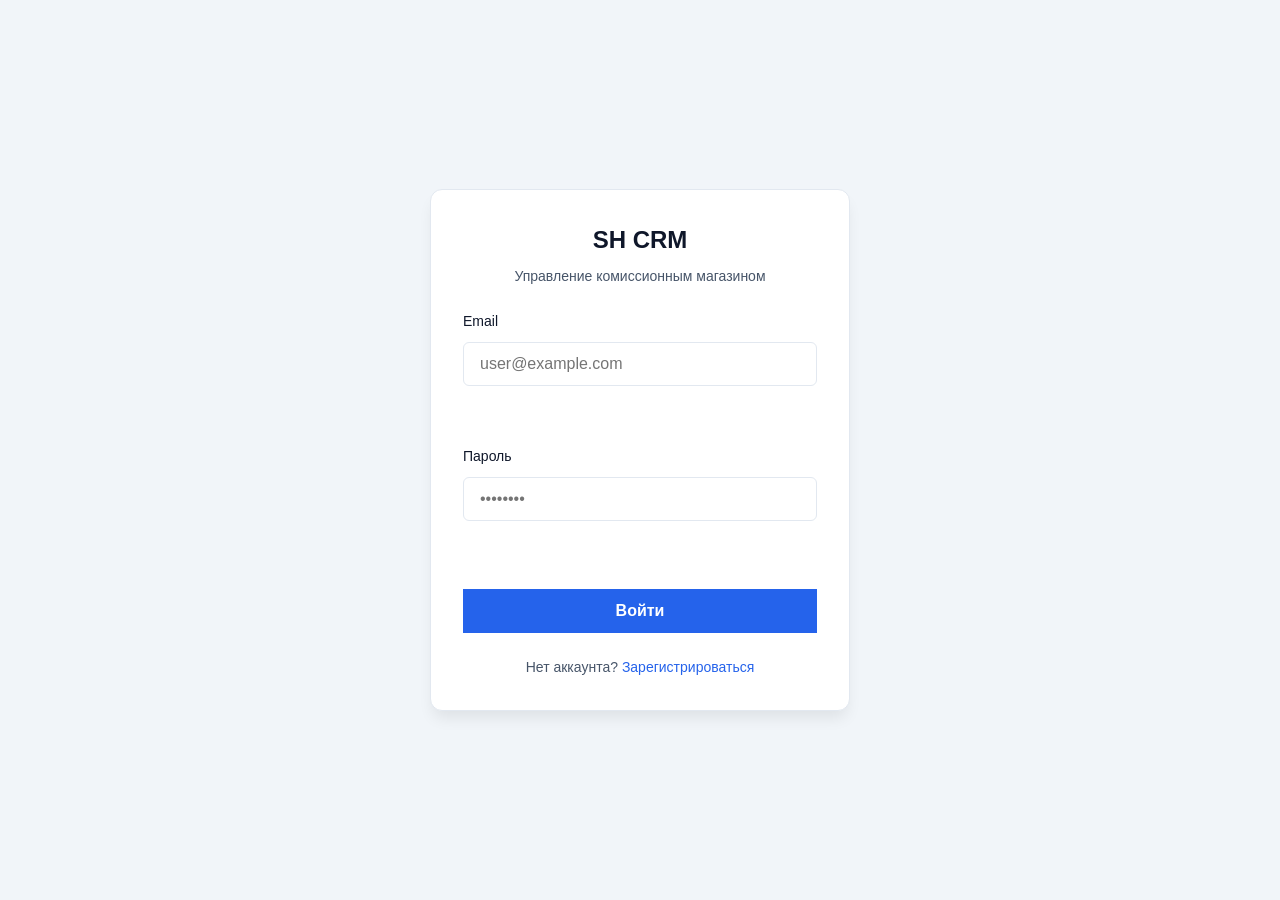
==== pages/cashier.html @ a0f9dedd "Update cashier.html" ====
<!DOCTYPE html>
<html lang="ru">
<head>
    <meta charset="UTF-8">
    <meta name="viewport" content="width=device-width, initial-scale=1.0, maximum-scale=1.0, user-scalable=no">
    <title>Касса | SH CRM</title>
    
    <!-- Базовый путь для GitHub Pages (раскомментировать при деплое) -->
    <base href="/second-hand-crm/"> 
    
    <!-- Основные стили -->
    <link rel="stylesheet" href="../css/styles.css">
    <link rel="stylesheet" href="../css/layouts/cashier.css">
    <link rel="stylesheet" href="../css/pages/cashier.css">
    
    <style>
        /* Стили только для этой страницы (переопределения при необходимости) */
        .cashier-page {
            display: flex;
            flex-direction: column;
            height: 100%;
            min-height: 0;
            background: var(--color-bg);
        }
        
        /* Состояние загрузки */
        .skeleton-grid {
            display: grid;
            grid-template-columns: repeat(auto-fill, minmax(140px, 1fr));
            gap: var(--spacing-3);
            padding: var(--spacing-4);
        }
        
        .skeleton-card {
            aspect-ratio: 1;
            background: var(--color-gray-200);
            border-radius: var(--radius-lg);
            animation: skeleton-pulse 1.5s ease-in-out infinite;
        }
        
        @keyframes skeleton-pulse {
            0%, 100% { opacity: 1; }
            50% { opacity: 0.5; }
        }
        
        /* Ошибка загрузки */
        .load-error {
            display: flex;
            flex-direction: column;
            align-items: center;
            justify-content: center;
            height: 100%;
            min-height: 400px;
            text-align: center;
            padding: var(--spacing-6);
        }
        
        .load-error-icon {
            font-size: 64px;
            margin-bottom: var(--spacing-4);
            opacity: 0.5;
        }
        
        .load-error h3 {
            font-size: var(--font-size-xl);
            margin-bottom: var(--spacing-2);
        }
        
        .load-error p {
            color: var(--color-text-muted);
            margin-bottom: var(--spacing-6);
        }
        
        /* Мобильная адаптация */
        @media (max-width: 768px) {
            .skeleton-grid {
                grid-template-columns: repeat(2, 1fr);
                gap: var(--spacing-2);
                padding: var(--spacing-2);
            }
        }
    </style>
</head>
<body>
    <div class="app">
        <!-- Шапка приложения -->
        <header class="app-header">
            <h1>💰 SH CRM</h1>
            <nav class="app-nav" aria-label="Основная навигация">
                <a href="inventory.html">Склад</a>
                <a href="cashier.html" class="active" aria-current="page">Касса</a>
                <a href="reports.html">Отчеты</a>
            </nav>
            <div class="header-actions">
                <span class="user-email" id="userEmail"></span>
                <button class="btn-ghost btn-sm" id="logoutBtn" aria-label="Выйти из системы">
                    🚪 Выход
                </button>
            </div>
        </header>
        
        <!-- Основной контент -->
        <main class="app-main">
            <div class="cashier-page">
                <div id="cashierContent">
                    <!-- Скелетон-лоадер -->
                    <div class="skeleton-grid" id="skeletonLoader">
                        <div class="skeleton-card"></div>
                        <div class="skeleton-card"></div>
                        <div class="skeleton-card"></div>
                        <div class="skeleton-card"></div>
                        <div class="skeleton-card"></div>
                        <div class="skeleton-card"></div>
                    </div>
                    
                    <!-- Сообщение об ошибке (скрыто по умолчанию) -->
                    <div class="load-error" id="errorMessage" style="display: none;">
                        <div class="load-error-icon">⚠️</div>
                        <h3>Ошибка загрузки</h3>
                        <p id="errorText">Не удалось загрузить страницу</p>
                        <button class="btn-primary" id="reloadBtn">Обновить</button>
                    </div>
                </div>
            </div>
        </main>
    </div>
    
    <!-- Контейнер для модальных окон -->
    <div id="modalContainer"></div>
    
    <!-- Контейнер для уведомлений -->
    <div id="notificationContainer"></div>
    
    <!-- Основной скрипт страницы -->
    <script type="module" src="../js/cashier.js"></script>
    
    <!-- Fallback на случай ошибки загрузки модуля -->
    <script>
        (function() {
            const skeletonLoader = document.getElementById('skeletonLoader');
            const errorBlock = document.getElementById('errorMessage');
            const errorText = document.getElementById('errorText');
            const reloadBtn = document.getElementById('reloadBtn');
            
            // Таймаут для проверки загрузки (8 секунд)
            const timeoutId = setTimeout(function() {
                // Проверяем, загрузился ли основной модуль
                if (skeletonLoader && skeletonLoader.style.display !== 'none') {
                    console.warn('[Cashier] Module load timeout');
                    if (skeletonLoader) skeletonLoader.style.display = 'none';
                    if (errorBlock) {
                        errorText.textContent = 'Превышено время ожидания. Проверьте подключение к интернету.';
                        errorBlock.style.display = 'flex';
                    }
                }
            }, 8000);
            
            // Обработчик кнопки обновления
            if (reloadBtn) {
                reloadBtn.addEventListener('click', function() {
                    location.reload();
                });
            }
            
            // Слушаем событие ошибки загрузки модуля
            window.addEventListener('error', function(e) {
                if (e.target && e.target.tagName === 'SCRIPT' && e.target.src && e.target.src.includes('cashier.js')) {
                    console.error('[Cashier] Script load error:', e);
                    clearTimeout(timeoutId);
                    if (skeletonLoader) skeletonLoader.style.display = 'none';
                    if (errorBlock) {
                        errorText.textContent = 'Не удалось загрузить модуль страницы. Проверьте подключение.';
                        errorBlock.style.display = 'flex';
                    }
                }
            });
        })();
    </script>
</body>
</html>
---- css/styles.css ----
/* ======================================== */
/* FILE: ./css/styles.css                   */
/* ======================================== */

/**
 * SH CRM - Main Stylesheet
 * 
 * Единый файл стилей для всего приложения.
 * Содержит все необходимые стили для работы MPA-приложения.
 * 
 * Архитектурные решения:
 * - Единый файл без @import для надежности.
 * - CSS-переменные для темизации.
 * - Строгий корпоративный стиль, минимум анимаций.
 * - Адаптивность для мобильных устройств.
 * - Поддержка темной темы (опционально).
 * 
 * @stylesheet main
 * @version 2.0.0
 * @changes
 * - Объединены все стили в один файл.
 * - Добавлены стили для уведомлений и модальных окон.
 * - Добавлены стили для таблиц и карточек.
 * - Оптимизирована адаптивность.
 * - Убраны неиспользуемые импорты.
 */

/* ======================================== */
/* 1. CSS ПЕРЕМЕННЫЕ                        */
/* ======================================== */

:root {
    /* Основные цвета */
    --color-primary: #2563eb;
    --color-primary-light: #3b82f6;
    --color-primary-dark: #1d4ed8;
    --color-primary-bg: #eff6ff;
    
    /* Нейтральные цвета */
    --color-white: #ffffff;
    --color-black: #0f172a;
    
    --color-gray-50: #f8fafc;
    --color-gray-100: #f1f5f9;
    --color-gray-200: #e2e8f0;
    --color-gray-300: #cbd5e1;
    --color-gray-400: #94a3b8;
    --color-gray-500: #64748b;
    --color-gray-600: #475569;
    --color-gray-700: #334155;
    --color-gray-800: #1e293b;
    --color-gray-900: #0f172a;
    
    /* Статусные цвета */
    --color-success: #16a34a;
    --color-success-light: #22c55e;
    --color-success-dark: #15803d;
    --color-success-bg: #f0fdf4;
    
    --color-danger: #dc2626;
    --color-danger-light: #ef4444;
    --color-danger-dark: #b91c1c;
    --color-danger-bg: #fef2f2;
    
    --color-warning: #ea580c;
    --color-warning-light: #f97316;
    --color-warning-dark: #c2410c;
    --color-warning-bg: #fff7ed;
    
    --color-info: #0284c7;
    --color-info-light: #0ea5e9;
    --color-info-dark: #0369a1;
    --color-info-bg: #f0f9ff;
    
    /* Фон и границы */
    --color-bg: #f1f5f9;
    --color-bg-secondary: #f8fafc;
    --color-border: #e2e8f0;
    --color-border-light: #f1f5f9;
    
    /* Текст */
    --color-text: #0f172a;
    --color-text-secondary: #475569;
    --color-text-muted: #64748b;
    --color-text-disabled: #94a3b8;
    
    /* Типографика */
    --font-family-base: 'Inter', -apple-system, BlinkMacSystemFont, 'Segoe UI', Roboto, sans-serif;
    --font-family-mono: 'SF Mono', 'Monaco', 'Inconsolata', 'Fira Mono', monospace;
    
    --font-size-xs: 0.75rem;
    --font-size-sm: 0.875rem;
    --font-size-base: 1rem;
    --font-size-lg: 1.125rem;
    --font-size-xl: 1.25rem;
    --font-size-2xl: 1.5rem;
    --font-size-3xl: 1.875rem;
    
    --font-weight-normal: 400;
    --font-weight-medium: 500;
    --font-weight-semibold: 600;
    --font-weight-bold: 700;
    
    --line-height-tight: 1.25;
    --line-height-normal: 1.5;
    --line-height-relaxed: 1.6;
    
    --letter-spacing-tight: -0.01em;
    --letter-spacing-normal: 0;
    --letter-spacing-wide: 0.02em;
    
    /* Отступы */
    --spacing-0: 0;
    --spacing-px: 1px;
    --spacing-0-5: 0.125rem;
    --spacing-1: 0.25rem;
    --spacing-1-5: 0.375rem;
    --spacing-2: 0.5rem;
    --spacing-2-5: 0.625rem;
    --spacing-3: 0.75rem;
    --spacing-4: 1rem;
    --spacing-5: 1.25rem;
    --spacing-6: 1.5rem;
    --spacing-8: 2rem;
    --spacing-10: 2.5rem;
    --spacing-12: 3rem;
    --spacing-16: 4rem;
    
    /* Радиусы */
    --radius-none: 0;
    --radius-sm: 0.25rem;
    --radius-md: 0.375rem;
    --radius-lg: 0.5rem;
    --radius-xl: 0.75rem;
    --radius-2xl: 1rem;
    --radius-full: 9999px;
    
    /* Тени */
    --shadow-xs: 0 1px 2px rgba(0, 0, 0, 0.03);
    --shadow-sm: 0 1px 3px rgba(0, 0, 0, 0.08);
    --shadow-md: 0 4px 6px -2px rgba(0, 0, 0, 0.08);
    --shadow-lg: 0 10px 15px -3px rgba(0, 0, 0, 0.08);
    --shadow-xl: 0 20px 25px -5px rgba(0, 0, 0, 0.08);
    
    /* Анимации */
    --transition-fast: 100ms;
    --transition-base: 150ms;
    --transition-slow: 200ms;
    
    /* Z-index */
    --z-0: 0;
    --z-10: 10;
    --z-20: 20;
    --z-30: 30;
    --z-40: 40;
    --z-50: 50;
    --z-modal: 500;
    --z-toast: 800;
    
    /* Размеры */
    --header-height: 56px;
    --input-height: 36px;
    --input-height-lg: 44px;
    --button-height: 36px;
    --button-height-lg: 44px;
    
    /* Прочее */
    --overlay-bg: rgba(15, 23, 42, 0.4);
    --border-width: 1px;
    --opacity-disabled: 0.5;
}

/* ======================================== */
/* 2. СБРОС СТИЛЕЙ                         */
/* ======================================== */

*,
*::before,
*::after {
    box-sizing: border-box;
}

html {
    line-height: 1.15;
    -webkit-text-size-adjust: 100%;
    height: 100%;
}

body {
    margin: 0;
    padding: 0;
    height: 100%;
    overflow: hidden;
    font-family: var(--font-family-base);
    font-size: var(--font-size-base);
    line-height: var(--line-height-normal);
    color: var(--color-text);
    background: var(--color-bg);
    -webkit-font-smoothing: antialiased;
    -moz-osx-font-smoothing: grayscale;
}

h1, h2, h3, h4, h5, h6 {
    margin: 0;
    font-size: inherit;
    font-weight: inherit;
}

p {
    margin: 0;
}

ul, ol {
    margin: 0;
    padding: 0;
    list-style: none;
}

a {
    color: inherit;
    text-decoration: none;
}

button {
    font-family: inherit;
    font-size: 100%;
    line-height: 1.15;
    margin: 0;
    padding: 0;
    background: none;
    border: none;
    cursor: pointer;
}

button:disabled {
    cursor: not-allowed;
    opacity: var(--opacity-disabled);
}

input,
select,
textarea {
    font-family: inherit;
    font-size: 100%;
    line-height: 1.15;
    margin: 0;
}

table {
    border-collapse: collapse;
    border-spacing: 0;
    width: 100%;
}

/* ======================================== */
/* 3. МАКЕТ ПРИЛОЖЕНИЯ                      */
/* ======================================== */

.app {
    display: flex;
    flex-direction: column;
    height: 100%;
    width: 100%;
    overflow: hidden;
    background: var(--color-bg);
}

/* Шапка */
.app-header {
    flex-shrink: 0;
    display: flex;
    align-items: center;
    justify-content: space-between;
    padding: 0 var(--spacing-6);
    height: var(--header-height);
    background: var(--color-white);
    border-bottom: var(--border-width) solid var(--color-border);
}

.app-header h1 {
    font-size: var(--font-size-base);
    font-weight: var(--font-weight-semibold);
    color: var(--color-text);
}

/* Навигация */
.app-nav {
    display: flex;
    align-items: center;
    gap: var(--spacing-1);
}

.app-nav a {
    display: flex;
    align-items: center;
    padding: var(--spacing-2) var(--spacing-4);
    font-size: var(--font-size-sm);
    font-weight: var(--font-weight-medium);
    color: var(--color-text-secondary);
    border-radius: var(--radius-md);
    transition: all var(--transition-fast);
}

.app-nav a:hover {
    background: var(--color-gray-100);
    color: var(--color-text);
}

.app-nav a.active {
    background: var(--color-gray-800);
    color: var(--color-white);
}

/* Действия в шапке */
.header-actions {
    display: flex;
    align-items: center;
    gap: var(--spacing-3);
}

.user-email {
    font-size: var(--font-size-sm);
    color: var(--color-text-secondary);
}

/* Основной контент */
.app-main {
    flex: 1;
    min-height: 0;
    overflow: auto;
    padding: var(--spacing-4);
}

/* ======================================== */
/* 4. КНОПКИ                                */
/* ======================================== */

.btn {
    display: inline-flex;
    align-items: center;
    justify-content: center;
    gap: var(--spacing-2);
    padding: 0 var(--spacing-4);
    height: var(--button-height);
    font-size: var(--font-size-sm);
    font-weight: var(--font-weight-medium);
    line-height: 1;
    text-align: center;
    white-space: nowrap;
    border: var(--border-width) solid transparent;
    border-radius: var(--radius-md);
    cursor: pointer;
    transition: all var(--transition-fast);
}

.btn:active {
    transform: scale(0.98);
}

.btn-primary {
    background: var(--color-primary);
    color: var(--color-white);
    border-color: var(--color-primary-dark);
}

.btn-primary:hover {
    background: var(--color-primary-dark);
}

.btn-secondary {
    background: var(--color-white);
    color: var(--color-text);
    border-color: var(--color-border);
}

.btn-secondary:hover {
    background: var(--color-gray-50);
    border-color: var(--color-gray-300);
}

.btn-danger {
    background: var(--color-danger);
    color: var(--color-white);
    border-color: var(--color-danger-dark);
}

.btn-danger:hover {
    background: var(--color-danger-dark);
}

.btn-ghost {
    background: transparent;
    color: var(--color-text-secondary);
    border-color: transparent;
}

.btn-ghost:hover {
    background: var(--color-gray-100);
    color: var(--color-text);
}

.btn-sm {
    height: 32px;
    padding: 0 var(--spacing-3);
    font-size: var(--font-size-xs);
}

.btn-lg {
    height: var(--button-height-lg);
    padding: 0 var(--spacing-6);
    font-size: var(--font-size-base);
}

.btn-icon {
    width: var(--button-height);
    padding: 0;
    background: transparent;
    color: var(--color-text-muted);
}

.btn-icon:hover {
    background: var(--color-gray-100);
    color: var(--color-text);
}

.btn-block {
    display: flex;
    width: 100%;
}

/* ======================================== */
/* 5. ФОРМЫ                                 */
/* ======================================== */

.form-group {
    margin-bottom: var(--spacing-4);
}

.form-row {
    display: grid;
    grid-template-columns: 1fr 1fr;
    gap: var(--spacing-4);
}

label {
    display: block;
    margin-bottom: var(--spacing-1-5);
    font-size: var(--font-size-sm);
    font-weight: var(--font-weight-medium);
    color: var(--color-text);
}

.form-control {
    display: block;
    width: 100%;
    height: var(--input-height);
    padding: 0 var(--spacing-3);
    font-size: var(--font-size-sm);
    color: var(--color-text);
    background: var(--color-white);
    border: var(--border-width) solid var(--color-border);
    border-radius: var(--radius-md);
    transition: border-color var(--transition-fast);
}

.form-control:focus {
    outline: none;
    border-color: var(--color-primary);
    box-shadow: 0 0 0 2px rgba(37, 99, 235, 0.1);
}

.form-control.error {
    border-color: var(--color-danger);
}

.form-control:disabled {
    background: var(--color-gray-50);
    color: var(--color-text-disabled);
    cursor: not-allowed;
}

select.form-control {
    appearance: none;
    background-image: url("data:image/svg+xml,%3Csvg xmlns='http://www.w3.org/2000/svg' width='16' height='16' viewBox='0 0 24 24' fill='none' stroke='%2364748b' stroke-width='2'%3E%3Cpolyline points='6 9 12 15 18 9'%3E%3C/polyline%3E%3C/svg%3E");
    background-repeat: no-repeat;
    background-position: right var(--spacing-3) center;
    background-size: 16px;
    padding-right: var(--spacing-8);
    cursor: pointer;
}

textarea.form-control {
    height: auto;
    min-height: 80px;
    padding: var(--spacing-3);
    line-height: var(--line-height-normal);
    resize: vertical;
}

.error-message {
    margin-top: var(--spacing-1);
    font-size: var(--font-size-xs);
    color: var(--color-danger);
}

.form-error {
    padding: var(--spacing-3);
    margin-bottom: var(--spacing-4);
    background: var(--color-danger-bg);
    border-radius: var(--radius-md);
    color: var(--color-danger-dark);
    font-size: var(--font-size-sm);
    border-left: 3px solid var(--color-danger);
}

/* ======================================== */
/* 6. МОДАЛЬНЫЕ ОКНА                        */
/* ======================================== */

.modal-overlay {
    position: fixed;
    top: 0;
    left: 0;
    right: 0;
    bottom: 0;
    background: var(--overlay-bg);
    display: flex;
    align-items: center;
    justify-content: center;
    z-index: var(--z-modal);
    padding: var(--spacing-4);
}

.modal {
    background: var(--color-white);
    border-radius: var(--radius-lg);
    box-shadow: var(--shadow-lg);
    width: 100%;
    max-width: 560px;
    max-height: 90vh;
    display: flex;
    flex-direction: column;
    overflow: hidden;
    border: var(--border-width) solid var(--color-border);
}

.modal-header {
    display: flex;
    align-items: center;
    justify-content: space-between;
    padding: var(--spacing-4) var(--spacing-5);
    border-bottom: var(--border-width) solid var(--color-border);
    flex-shrink: 0;
    background: var(--color-white);
}

.modal-header h3 {
    font-size: var(--font-size-lg);
    font-weight: var(--font-weight-semibold);
    color: var(--color-text);
}

.btn-close {
    width: 32px;
    height: 32px;
    display: flex;
    align-items: center;
    justify-content: center;
    background: transparent;
    border: none;
    color: var(--color-text-muted);
    font-size: 20px;
    cursor: pointer;
    border-radius: var(--radius-sm);
}

.btn-close:hover {
    background: var(--color-gray-100);
    color: var(--color-text);
}

.modal-body {
    padding: var(--spacing-5);
    overflow-y: auto;
    flex: 1;
    color: var(--color-text);
    background: var(--color-white);
}

.modal-footer {
    padding: var(--spacing-4) var(--spacing-5);
    border-top: var(--border-width) solid var(--color-border);
    background: var(--color-gray-50);
    flex-shrink: 0;
    display: flex;
    gap: var(--spacing-3);
    justify-content: flex-end;
}

/* ======================================== */
/* 7. УВЕДОМЛЕНИЯ                           */
/* ======================================== */

#notificationContainer {
    position: fixed;
    top: var(--spacing-4);
    right: var(--spacing-4);
    z-index: var(--z-toast);
    display: flex;
    flex-direction: column;
    gap: var(--spacing-2);
    max-width: 360px;
    width: calc(100% - var(--spacing-8));
    pointer-events: none;
}

.notification {
    padding: var(--spacing-3) var(--spacing-4);
    background: var(--color-white);
    border-radius: var(--radius-lg);
    box-shadow: var(--shadow-md);
    border: var(--border-width) solid var(--color-border);
    border-left: 3px solid;
    font-size: var(--font-size-sm);
    color: var(--color-text);
    pointer-events: auto;
}

.notification-success {
    border-left-color: var(--color-success);
}

.notification-error {
    border-left-color: var(--color-danger);
}

.notification-warning {
    border-left-color: var(--color-warning);
}

.notification-info {
    border-left-color: var(--color-info);
}

/* ======================================== */
/* 8. ТАБЛИЦЫ                               */
/* ======================================== */

.table-container {
    background: var(--color-white);
    border-radius: var(--radius-lg);
    border: var(--border-width) solid var(--color-border);
    overflow: hidden;
}

.data-table {
    width: 100%;
    border-collapse: collapse;
    font-size: var(--font-size-sm);
}

.data-table thead {
    background: var(--color-gray-50);
    border-bottom: 2px solid var(--color-border);
}

.data-table th {
    padding: var(--spacing-3) var(--spacing-4);
    font-weight: var(--font-weight-semibold);
    color: var(--color-text-secondary);
    text-align: left;
    white-space: nowrap;
    font-size: var(--font-size-xs);
    text-transform: uppercase;
    letter-spacing: var(--letter-spacing-wide);
}

.data-table td {
    padding: var(--spacing-3) var(--spacing-4);
    border-bottom: var(--border-width) solid var(--color-border-light);
    vertical-align: middle;
}

.data-table tbody tr {
    background: var(--color-white);
}

.data-table tbody tr:hover {
    background: var(--color-gray-50);
}

.data-table .money {
    text-align: right;
    font-family: var(--font-family-mono);
    font-weight: var(--font-weight-medium);
}

/* ======================================== */
/* 9. СТАТУСЫ                               */
/* ======================================== */

.status-badge {
    display: inline-block;
    padding: var(--spacing-1) var(--spacing-3);
    border-radius: var(--radius-full);
    font-size: var(--font-size-xs);
    font-weight: var(--font-weight-medium);
    text-transform: uppercase;
}

.status-badge.in_stock {
    background: var(--color-success-bg);
    color: var(--color-success-dark);
}

.status-badge.sold {
    background: var(--color-danger-bg);
    color: var(--color-danger-dark);
}

.status-badge.reserved {
    background: var(--color-warning-bg);
    color: var(--color-warning-dark);
}

/* ======================================== */
/* 10. ЗАГРУЗКА                             */
/* ======================================== */

.loading-spinner {
    display: inline-block;
    width: 32px;
    height: 32px;
    border: 2px solid var(--color-border);
    border-top-color: var(--color-primary);
    border-radius: 50%;
    animation: spin 0.8s linear infinite;
}

.loading-spinner.small {
    width: 16px;
    height: 16px;
    border-width: 2px;
}

.loading-spinner.large {
    width: 48px;
    height: 48px;
    border-width: 3px;
}

@keyframes spin {
    to { transform: rotate(360deg); }
}

.loading {
    display: flex;
    flex-direction: column;
    align-items: center;
    justify-content: center;
    padding: var(--spacing-8);
    gap: var(--spacing-4);
    color: var(--color-text-secondary);
}

/* ======================================== */
/* 11. УТИЛИТЫ                              */
/* ======================================== */

.text-center { text-align: center; }
.text-left { text-align: left; }
.text-right { text-align: right; }

.text-success { color: var(--color-success); }
.text-danger { color: var(--color-danger); }
.text-warning { color: var(--color-warning); }
.text-muted { color: var(--color-text-muted); }

.bg-white { background: var(--color-white); }
.bg-gray-50 { background: var(--color-gray-50); }

.hidden { display: none !important; }
.flex { display: flex; }
.items-center { align-items: center; }
.justify-between { justify-content: space-between; }
.gap-2 { gap: var(--spacing-2); }
.gap-4 { gap: var(--spacing-4); }

.w-full { width: 100%; }
.h-full { height: 100%; }

.p-4 { padding: var(--spacing-4); }
.mb-4 { margin-bottom: var(--spacing-4); }

/* ======================================== */
/* 12. АДАПТИВНОСТЬ                         */
/* ======================================== */

@media (max-width: 768px) {
    .app-header {
        padding: 0 var(--spacing-4);
    }
    
    .app-nav a {
        padding: var(--spacing-1) var(--spacing-2);
        font-size: var(--font-size-xs);
    }
    
    .app-main {
        padding: var(--spacing-3);
    }
    
    .form-row {
        grid-template-columns: 1fr;
        gap: var(--spacing-3);
    }
    
    .modal {
        max-width: 100%;
        max-height: 95vh;
    }
    
    #notificationContainer {
        top: var(--spacing-2);
        right: var(--spacing-2);
        left: var(--spacing-2);
        max-width: none;
    }
}

@media (max-width: 480px) {
    .user-email {
        display: none;
    }
    
    .modal-overlay {
        padding: 0;
    }
    
    .modal {
        max-height: 100vh;
        border-radius: 0;
        border: none;
    }
    
    .data-table th,
    .data-table td {
        padding: var(--spacing-2);
        font-size: var(--font-size-xs);
    }
}

/* ======================================== */
/* 13. ПЕЧАТЬ                               */
/* ======================================== */

@media print {
    .app-header,
    .app-nav,
    .btn,
    #notificationContainer,
    .modal-overlay {
        display: none !important;
    }
    
    .app-main {
        padding: 0 !important;
        overflow: visible !important;
    }
    
    body {
        background: white !important;
        overflow: visible !important;
    }
    
    .table-container {
        border: 1px solid #ccc !important;
        box-shadow: none !important;
    }
}
---- css/layouts/cashier.css ----
/* ======================================== */
/* FILE: ./css/layouts/cashier.css          */
/* ======================================== */

/**
 * Cashier Layout
 * 
 * Базовые макетные стили для кассового модуля.
 * Определяет только расположение основных панелей.
 * 
 * Архитектурные решения:
 * - Минимальный набор стилей для раскладки.
 * - Стили компонентов вынесены в pages/cashier.css.
 * - Поддержка адаптивности.
 * 
 * @stylesheet cashier-layout
 * @version 6.0.0
 * @changes
 * - Полная очистка от стилей компонентов.
 * - Оставлена только базовая раскладка.
 * - Согласовано с новой структурой DOM.
 */

/* ========== ПЕРЕМЕННЫЕ ========== */
:root {
    --cart-width: 380px;
    --shift-bar-height: 64px;
}

/* ========== КОНТЕЙНЕР СТРАНИЦЫ ========== */
.cashier-page {
    display: flex;
    flex-direction: column;
    height: 100%;
    min-height: 0;
    background: var(--color-bg);
}

.cashier-page-container {
    height: 100%;
    width: 100%;
    overflow: hidden;
}

.cashier-app-wrapper {
    height: 100%;
    width: 100%;
}

/* ========== ОСНОВНОЙ МАКЕТ ========== */
.cashier-layout {
    display: grid;
    grid-template-columns: 1fr var(--cart-width);
    height: 100%;
    width: 100%;
    overflow: hidden;
}

.cashier-layout.shift-closed-mode {
    display: flex;
    align-items: center;
    justify-content: center;
    padding: var(--spacing-4);
}

/* ========== ЛЕВАЯ ПАНЕЛЬ (ТОВАРЫ) ========== */
.products-panel {
    display: flex;
    flex-direction: column;
    height: 100%;
    min-height: 0;
    overflow: hidden;
    background: var(--color-white);
    border-right: var(--border-width) solid var(--color-border);
}

/* ========== ПРАВАЯ ПАНЕЛЬ (КОРЗИНА) ========== */
.cart-panel {
    display: flex;
    flex-direction: column;
    height: 100%;
    min-height: 0;
    overflow: hidden;
    background: var(--color-white);
}

/* ========== КОНТЕЙНЕРЫ КОМПОНЕНТОВ ========== */
.products-grid-container {
    flex: 1;
    min-height: 0;
    overflow-y: auto;
    overflow-x: hidden;
    background: var(--color-gray-50);
}

.cart-items-container {
    flex: 1;
    min-height: 0;
    overflow-y: auto;
    overflow-x: hidden;
}

/* ========== АДАПТИВНОСТЬ ========== */
@media (max-width: 1024px) {
    :root {
        --cart-width: 340px;
    }
}

@media (max-width: 768px) {
    .cashier-layout {
        grid-template-columns: 1fr;
        grid-template-rows: 1fr auto;
    }
    
    .cart-panel {
        max-height: 55vh;
        border-left: none;
        border-top: 2px solid var(--color-border);
    }
    
    .products-panel {
        border-right: none;
    }
}

@media (max-width: 480px) {
    .cart-panel {
        max-height: 60vh;
    }
}

/* ========== ПЕЧАТЬ ========== */
@media print {
    .cashier-layout {
        display: block;
        height: auto;
    }
    
    .products-panel {
        display: none;
    }
    
    .cart-panel {
        max-height: none;
        border: none;
    }
}
---- css/pages/cashier.css ----
/* ======================================== */
/* FILE: ./css/pages/cashier.css            */
/* ======================================== */

/**
 * Cashier Page Styles
 * 
 * Стили для кассового модуля.
 * 
 * Архитектурные решения:
 * - Строгий корпоративный стиль, минимум анимаций.
 * - Оптимизация для сенсорных экранов.
 * - Поддержка темной темы через CSS-переменные.
 * 
 * @stylesheet cashier
 * @version 6.0.0
 * @changes
 * - Очищены дублирующиеся стили.
 * - Упрощены анимации.
 * - Оптимизирована структура.
 */

/* ========== КОНТЕЙНЕР ========== */
.cashier-page-container {
    height: 100%;
    width: 100%;
    background: var(--color-bg);
}

.cashier-app-wrapper {
    height: 100%;
    width: 100%;
}

/* ========== ОСНОВНОЙ МАКЕТ ========== */
.cashier-layout {
    display: grid;
    grid-template-columns: 1fr var(--cart-width, 380px);
    height: 100%;
    width: 100%;
    overflow: hidden;
    background: var(--color-bg);
}

.cashier-layout.shift-closed-mode {
    display: flex;
    align-items: center;
    justify-content: center;
}

/* ========== ПАНЕЛЬ ТОВАРОВ ========== */
.products-panel {
    display: flex;
    flex-direction: column;
    height: 100%;
    min-height: 0;
    background: var(--color-white);
    border-right: var(--border-width) solid var(--color-border);
    overflow: hidden;
}

/* ========== ПАНЕЛЬ КОРЗИНЫ ========== */
.cart-panel {
    display: flex;
    flex-direction: column;
    height: 100%;
    min-height: 0;
    background: var(--color-white);
    overflow: hidden;
}

/* ========== КОНТЕЙНЕРЫ КОМПОНЕНТОВ ========== */
.products-grid-container {
    flex: 1;
    min-height: 0;
    overflow-y: auto;
    background: var(--color-gray-50);
}

.cart-items-container {
    flex: 1;
    min-height: 0;
    overflow-y: auto;
    padding: var(--spacing-3);
}

/* ========== КОРЗИНА ========== */
.cart-container {
    display: flex;
    flex-direction: column;
    height: 100%;
}

.cart-header {
    flex-shrink: 0;
    display: flex;
    align-items: center;
    justify-content: space-between;
    padding: var(--spacing-4) var(--spacing-5);
    border-bottom: var(--border-width) solid var(--color-border);
    background: var(--color-white);
}

.cart-header h2 {
    margin: 0;
    font-size: var(--font-size-lg);
    font-weight: var(--font-weight-semibold);
    color: var(--color-text);
}

.cart-count {
    font-size: var(--font-size-xs);
    font-weight: var(--font-weight-medium);
    color: var(--color-text-secondary);
    background: var(--color-gray-100);
    padding: var(--spacing-1) var(--spacing-2);
    border-radius: var(--radius-full);
}

.cart-items {
    flex: 1;
    min-height: 0;
    overflow-y: auto;
    padding: var(--spacing-3);
}

.cart-footer {
    flex-shrink: 0;
    padding: var(--spacing-4) var(--spacing-5);
    border-top: var(--border-width) solid var(--color-border);
    background: var(--color-gray-50);
}

.cart-total-row {
    display: flex;
    align-items: center;
    justify-content: space-between;
    margin-bottom: var(--spacing-3);
}

.cart-total-row span:first-child {
    font-size: var(--font-size-base);
    font-weight: var(--font-weight-medium);
    color: var(--color-text);
}

.cart-total-value {
    font-size: var(--font-size-2xl);
    font-weight: var(--font-weight-bold);
    color: var(--color-text);
    font-family: var(--font-family-mono);
}

/* ========== ПУСТАЯ КОРЗИНА ========== */
.cart-empty {
    display: flex;
    flex-direction: column;
    align-items: center;
    justify-content: center;
    height: 200px;
    color: var(--color-text-muted);
    text-align: center;
}

.cart-empty-icon {
    font-size: 48px;
    margin-bottom: var(--spacing-4);
    opacity: 0.3;
}

.cart-hint {
    font-size: var(--font-size-xs);
    margin-top: var(--spacing-2);
    opacity: 0.6;
}

/* ========== ЭЛЕМЕНТ КОРЗИНЫ ========== */
.cart-item {
    padding: var(--spacing-3);
    margin-bottom: var(--spacing-2);
    background: var(--color-white);
    border-radius: var(--radius-md);
    border: var(--border-width) solid var(--color-border);
}

.cart-item-main {
    display: flex;
    align-items: flex-start;
    gap: var(--spacing-3);
}

.cart-item-info {
    flex: 1;
    min-width: 0;
}

.cart-item-name {
    display: block;
    font-weight: var(--font-weight-medium);
    color: var(--color-text);
    margin-bottom: var(--spacing-1);
    font-size: var(--font-size-sm);
}

.cart-item-prices {
    display: flex;
    align-items: center;
    gap: var(--spacing-2);
    flex-wrap: wrap;
}

.item-price {
    font-weight: var(--font-weight-medium);
    color: var(--color-text);
    font-size: var(--font-size-sm);
}

.original-price {
    font-size: var(--font-size-xs);
    color: var(--color-text-muted);
    text-decoration: line-through;
}

.discounted-price {
    font-weight: var(--font-weight-bold);
    color: var(--color-success-dark);
    font-size: var(--font-size-sm);
}

.cart-item-actions {
    display: flex;
    align-items: center;
    gap: var(--spacing-2);
    flex-shrink: 0;
}

.quantity-control {
    display: inline-flex;
    align-items: center;
    gap: var(--spacing-1);
    background: var(--color-white);
    border: var(--border-width) solid var(--color-border);
    border-radius: var(--radius-sm);
    padding: var(--spacing-0-5);
}

.qty-input {
    width: 40px;
    padding: var(--spacing-1);
    text-align: center;
    border: none;
    background: transparent;
    font-weight: var(--font-weight-medium);
    font-size: var(--font-size-sm);
}

.btn-qty {
    width: 24px;
    height: 24px;
    padding: 0;
    background: var(--color-white);
    color: var(--color-text);
    border-radius: var(--radius-sm);
    font-weight: var(--font-weight-bold);
    border: var(--border-width) solid var(--color-border);
    cursor: pointer;
}

.btn-qty:hover {
    background: var(--color-gray-100);
}

.item-total {
    min-width: 70px;
    text-align: right;
    font-weight: var(--font-weight-semibold);
    color: var(--color-text);
    font-size: var(--font-size-sm);
    font-family: var(--font-family-mono);
}

.btn-remove {
    width: 28px;
    height: 28px;
    padding: 0;
    background: transparent;
    color: var(--color-text-muted);
    border-radius: var(--radius-sm);
    border: none;
    cursor: pointer;
}

.btn-remove:hover {
    background: var(--color-danger-bg);
    color: var(--color-danger);
}

/* ========== СКИДКА ТОВАРА ========== */
.cart-item-discount {
    margin-top: var(--spacing-2);
    padding-top: var(--spacing-2);
    border-top: var(--border-width) dashed var(--color-border);
}

.discount-row {
    display: flex;
    align-items: center;
    justify-content: space-between;
    gap: var(--spacing-2);
}

.discount-row label {
    font-size: var(--font-size-xs);
    color: var(--color-text-muted);
}

.discount-input-group {
    display: flex;
    align-items: center;
    gap: var(--spacing-1);
    background: var(--color-white);
    border: var(--border-width) solid var(--color-border);
    border-radius: var(--radius-sm);
    padding: var(--spacing-0-5) var(--spacing-2);
}

.item-discount-input {
    width: 50px;
    padding: var(--spacing-0-5);
    text-align: right;
    border: none;
    background: transparent;
    font-size: var(--font-size-xs);
    font-weight: var(--font-weight-medium);
}

.discount-info {
    display: flex;
    align-items: center;
    justify-content: space-between;
    margin-top: var(--spacing-1);
    font-size: var(--font-size-xs);
}

.discount-badge {
    padding: var(--spacing-0-5) var(--spacing-2);
    background: var(--color-success-bg);
    color: var(--color-success-dark);
    border-radius: var(--radius-full);
    font-weight: var(--font-weight-medium);
}

/* ========== ИТОГИ КОРЗИНЫ ========== */
.cart-summary {
    padding: var(--spacing-3) 0;
}

.summary-row {
    display: flex;
    align-items: center;
    justify-content: space-between;
    margin-bottom: var(--spacing-2);
    font-size: var(--font-size-sm);
    color: var(--color-text-secondary);
}

.summary-row.text-success {
    color: var(--color-success-dark);
}

.discount-control {
    display: flex;
    flex-direction: column;
    align-items: flex-end;
    gap: var(--spacing-1);
}

.discount-input-wrapper {
    display: inline-flex;
    align-items: center;
    background: var(--color-white);
    border-radius: var(--radius-sm);
    padding: var(--spacing-1) var(--spacing-2);
    border: var(--border-width) solid var(--color-border);
}

.total-discount-input {
    width: 60px;
    padding: var(--spacing-0-5);
    text-align: right;
    border: none;
    background: transparent;
    font-weight: var(--font-weight-medium);
    font-size: var(--font-size-sm);
}

.quick-discounts {
    display: flex;
    gap: var(--spacing-1);
    flex-wrap: wrap;
}

.quick-discount {
    padding: var(--spacing-0-5) var(--spacing-2);
    font-size: var(--font-size-xs);
    border-radius: var(--radius-sm);
    background: var(--color-white);
    border: var(--border-width) solid var(--color-border);
    color: var(--color-text-secondary);
    cursor: pointer;
}

.quick-discount:hover {
    background: var(--color-gray-100);
}

.total-row {
    margin-top: var(--spacing-3);
    padding-top: var(--spacing-3);
    border-top: var(--border-width) solid var(--color-border);
    font-size: var(--font-size-base);
    font-weight: var(--font-weight-bold);
}

.total-amount {
    font-size: var(--font-size-xl);
    font-weight: var(--font-weight-bold);
    color: var(--color-primary-dark);
}

/* ========== ЗАКРЫТАЯ СМЕНА ========== */
.shift-closed-overlay {
    display: flex;
    flex-direction: column;
    align-items: center;
    justify-content: center;
    text-align: center;
    padding: var(--spacing-8);
    background: var(--color-white);
    border-radius: var(--radius-lg);
    max-width: 400px;
}

.shift-closed-icon {
    font-size: 64px;
    margin-bottom: var(--spacing-6);
    opacity: 0.3;
}

.shift-closed-overlay h2 {
    font-size: var(--font-size-xl);
    font-weight: var(--font-weight-semibold);
    color: var(--color-text);
    margin-bottom: var(--spacing-2);
}

.shift-closed-overlay p {
    color: var(--color-text-secondary);
    margin-bottom: var(--spacing-6);
}

/* ========== КНОПКА ОФОРМЛЕНИЯ ========== */
.btn-checkout {
    width: 100%;
    height: 48px;
    background: var(--color-primary);
    color: var(--color-white);
    border: none;
    border-radius: var(--radius-md);
    font-size: var(--font-size-base);
    font-weight: var(--font-weight-semibold);
    cursor: pointer;
    transition: background var(--transition-fast);
}

.btn-checkout:hover:not(:disabled) {
    background: var(--color-primary-dark);
}

.btn-checkout:disabled {
    opacity: 0.5;
    cursor: not-allowed;
}

/* ========== КЛАВИАТУРНЫЕ ПОДСКАЗКИ ========== */
.keyboard-hints {
    display: flex;
    justify-content: center;
    gap: var(--spacing-4);
    margin-top: var(--spacing-3);
    font-size: var(--font-size-xs);
    color: var(--color-text-muted);
}

.keyboard-hints kbd {
    display: inline-block;
    padding: var(--spacing-0-5) var(--spacing-1);
    background: var(--color-gray-100);
    border: var(--border-width) solid var(--color-border);
    border-radius: var(--radius-sm);
    font-family: var(--font-family-mono);
    font-size: 10px;
    font-weight: var(--font-weight-medium);
}

/* ========== МОДАЛЬНОЕ ОКНО ОПЛАТЫ ========== */
.payment-modal {
    max-width: 480px;
}

.payment-details {
    padding: var(--spacing-2) 0;
}

.payment-amount-row {
    display: flex;
    justify-content: space-between;
    align-items: baseline;
    padding: var(--spacing-4) 0;
    border-bottom: var(--border-width) solid var(--color-border);
}

.payment-amount-label {
    font-size: var(--font-size-base);
    color: var(--color-text);
}

.payment-amount-value {
    font-size: var(--font-size-2xl);
    font-weight: var(--font-weight-bold);
    color: var(--color-text);
    font-family: var(--font-family-mono);
}

.payment-methods {
    display: flex;
    gap: var(--spacing-2);
    margin: var(--spacing-4) 0;
}

.payment-option {
    flex: 1;
    display: flex;
    flex-direction: column;
    align-items: center;
    gap: var(--spacing-1);
    padding: var(--spacing-3);
    background: var(--color-white);
    border: var(--border-width) solid var(--color-border);
    border-radius: var(--radius-md);
    cursor: pointer;
}

.payment-option.active {
    border-color: var(--color-primary);
    background: var(--color-primary-bg);
}

.payment-icon {
    font-size: var(--font-size-xl);
}

.payment-input-row {
    padding: var(--spacing-4) 0;
}

.payment-input {
    width: 100%;
    height: 56px;
    padding: 0 var(--spacing-4);
    font-size: var(--font-size-xl);
    font-weight: var(--font-weight-semibold);
    font-family: var(--font-family-mono);
    border: var(--border-width) solid var(--color-border);
    border-radius: var(--radius-md);
    text-align: right;
}

.quick-amounts {
    display: grid;
    grid-template-columns: repeat(4, 1fr);
    gap: var(--spacing-2);
    margin: var(--spacing-3) 0;
}

.quick-amount-btn {
    padding: var(--spacing-2);
    background: var(--color-white);
    border: var(--border-width) solid var(--color-border);
    border-radius: var(--radius-md);
    font-size: var(--font-size-sm);
    font-weight: var(--font-weight-medium);
    cursor: pointer;
}

.quick-amount-btn:hover {
    background: var(--color-gray-50);
}

.change-row {
    display: flex;
    justify-content: space-between;
    align-items: baseline;
    padding: var(--spacing-4) 0;
    background: var(--color-gray-50);
    margin: 0 calc(-1 * var(--spacing-5));
    padding: var(--spacing-4) var(--spacing-5);
}

.change-label {
    font-size: var(--font-size-base);
    font-weight: var(--font-weight-medium);
}

.change-value {
    font-size: var(--font-size-xl);
    font-weight: var(--font-weight-bold);
    color: var(--color-success-dark);
    font-family: var(--font-family-mono);
}

.payment-info-message {
    padding: var(--spacing-4);
    text-align: center;
    color: var(--color-text-secondary);
    background: var(--color-gray-50);
    border-radius: var(--radius-md);
}

/* ========== АДАПТИВНОСТЬ ========== */
@media (max-width: 1024px) {
    .cashier-layout {
        --cart-width: 340px;
    }
}

@media (max-width: 768px) {
    .cashier-layout {
        grid-template-columns: 1fr;
        grid-template-rows: 1fr auto;
    }
    
    .cart-panel {
        max-height: 50vh;
        border-left: none;
        border-top: var(--border-width) solid var(--color-border);
    }
    
    .products-panel {
        border-right: none;
    }
    
    .payment-methods {
        flex-direction: column;
    }
    
    .payment-option {
        flex-direction: row;
        justify-content: center;
    }
}

@media (max-width: 480px) {
    .cart-header {
        padding: var(--spacing-3);
    }
    
    .cart-footer {
        padding: var(--spacing-3);
    }
    
    .cart-item-main {
        flex-wrap: wrap;
    }
    
    .cart-item-actions {
        width: 100%;
        justify-content: space-between;
    }
}
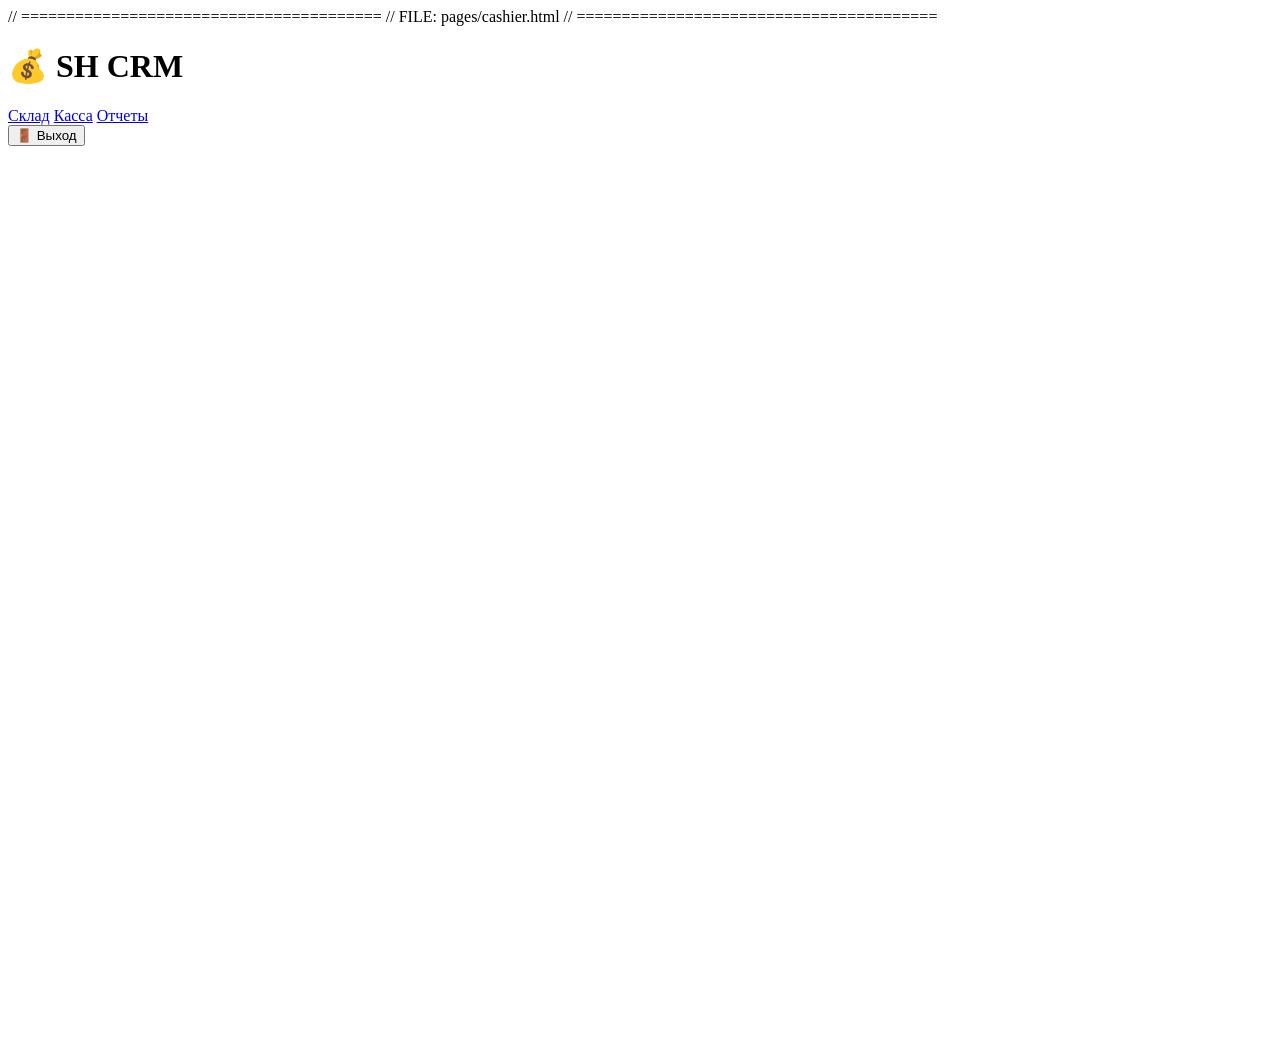
==== commit a82e80e4: "Update cashier.html" ====
--- a/pages/cashier.html
+++ b/pages/cashier.html
@@ -1,3 +1,7 @@
+// ========================================
+// FILE: pages/cashier.html
+// ========================================
+
 <!DOCTYPE html>
 <html lang="ru">
 <head>
@@ -5,13 +9,13 @@
     <meta name="viewport" content="width=device-width, initial-scale=1.0, maximum-scale=1.0, user-scalable=no">
     <title>Касса | SH CRM</title>
     
-    <!-- Базовый путь для GitHub Pages (раскомментировать при деплое) -->
-    <base href="/second-hand-crm/"> 
+    <!-- Базовый путь для GitHub Pages -->
+    <base href="/second-hand-crm/">
     
     <!-- Основные стили -->
-    <link rel="stylesheet" href="../css/styles.css">
-    <link rel="stylesheet" href="../css/layouts/cashier.css">
-    <link rel="stylesheet" href="../css/pages/cashier.css">
+    <link rel="stylesheet" href="css/styles.css">
+    <link rel="stylesheet" href="css/layouts/cashier.css">
+    <link rel="stylesheet" href="css/pages/cashier.css">
     
     <style>
         /* Стили только для этой страницы (переопределения при необходимости) */
@@ -87,9 +91,9 @@
         <header class="app-header">
             <h1>💰 SH CRM</h1>
             <nav class="app-nav" aria-label="Основная навигация">
-                <a href="inventory.html">Склад</a>
-                <a href="cashier.html" class="active" aria-current="page">Касса</a>
-                <a href="reports.html">Отчеты</a>
+                <a href="pages/inventory.html">Склад</a>
+                <a href="pages/cashier.html" class="active" aria-current="page">Касса</a>
+                <a href="pages/reports.html">Отчеты</a>
             </nav>
             <div class="header-actions">
                 <span class="user-email" id="userEmail"></span>
@@ -132,7 +136,7 @@
     <div id="notificationContainer"></div>
     
     <!-- Основной скрипт страницы -->
-    <script type="module" src="../js/cashier.js"></script>
+    <script type="module" src="js/cashier.js"></script>
     
     <!-- Fallback на случай ошибки загрузки модуля -->
     <script>
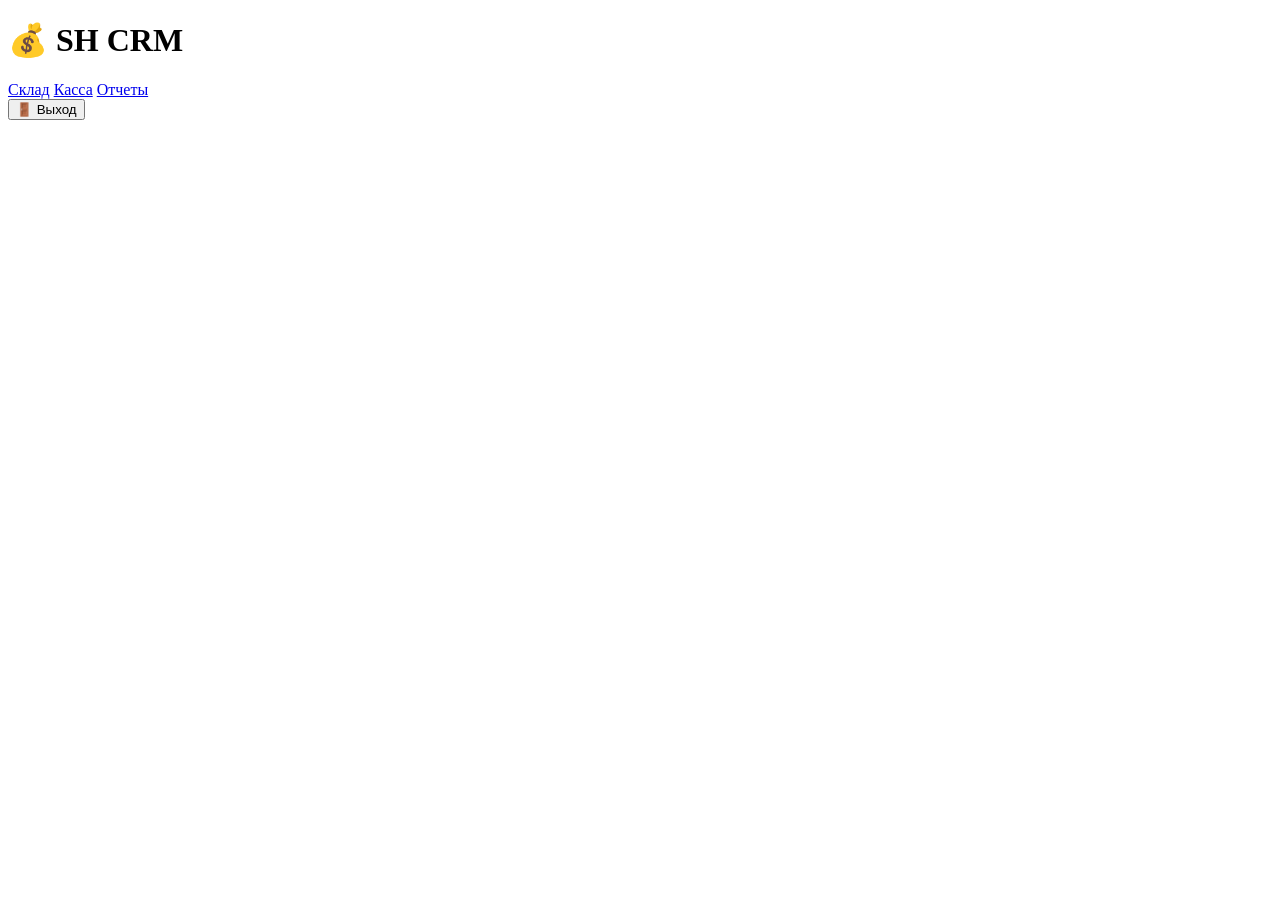
==== commit 0933f6fc: "Update cashier.html" ====
--- a/pages/cashier.html
+++ b/pages/cashier.html
@@ -1,7 +1,3 @@
-// ========================================
-// FILE: pages/cashier.html
-// ========================================
-
 <!DOCTYPE html>
 <html lang="ru">
 <head>
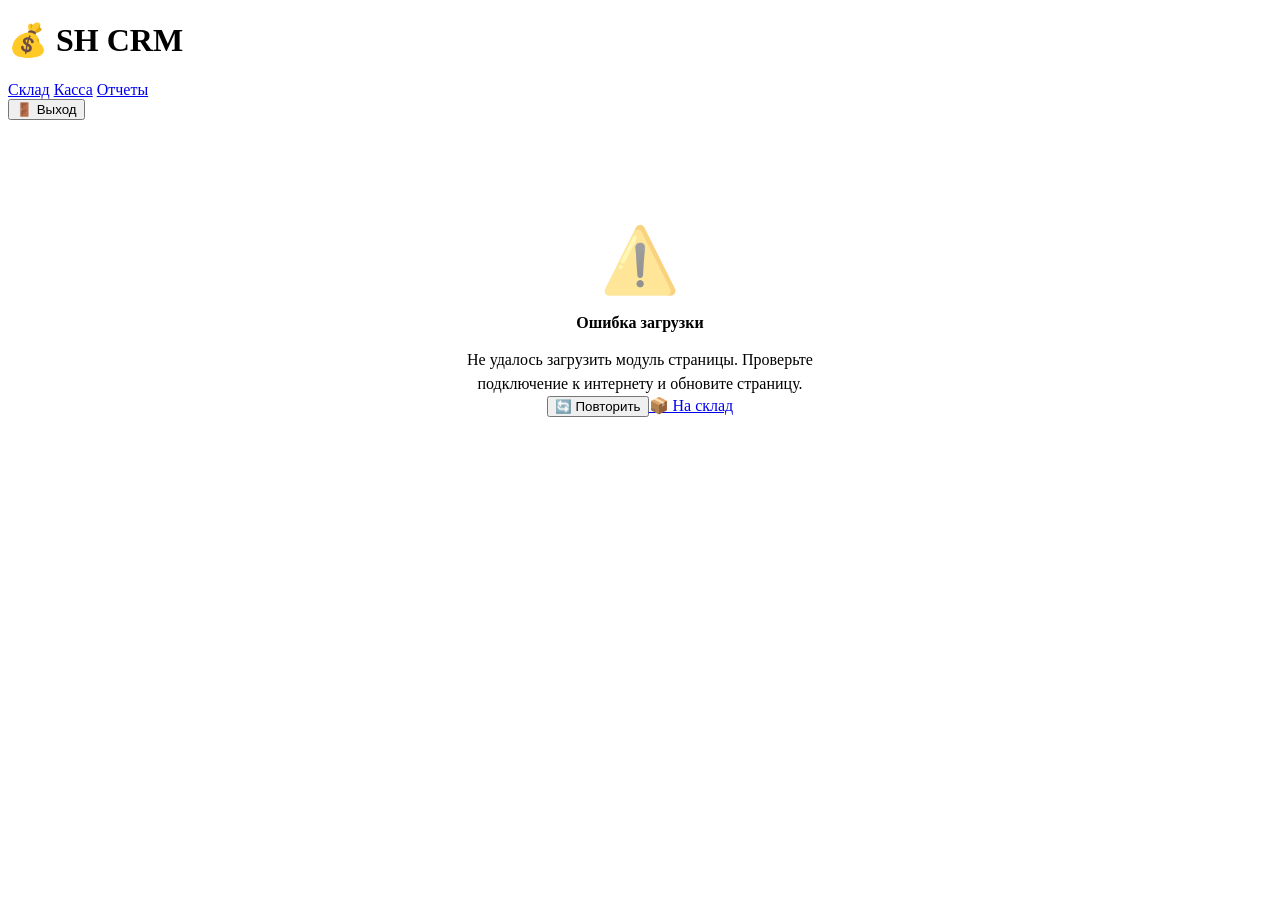
==== commit bd3d1e81: "Update cashier.html" ====
--- a/pages/cashier.html
+++ b/pages/cashier.html
@@ -1,3 +1,7 @@
+<!-- ======================================== -->
+<!-- FILE: pages/cashier.html -->
+<!-- ======================================== -->
+
 <!DOCTYPE html>
 <html lang="ru">
 <head>
@@ -14,7 +18,6 @@
     <link rel="stylesheet" href="css/pages/cashier.css">
     
     <style>
-        /* Стили только для этой страницы (переопределения при необходимости) */
         .cashier-page {
             display: flex;
             flex-direction: column;
@@ -23,33 +26,78 @@
             background: var(--color-bg);
         }
         
-        /* Состояние загрузки */
-        .skeleton-grid {
-            display: grid;
-            grid-template-columns: repeat(auto-fill, minmax(140px, 1fr));
-            gap: var(--spacing-3);
-            padding: var(--spacing-4);
-        }
-        
-        .skeleton-card {
-            aspect-ratio: 1;
-            background: var(--color-gray-200);
-            border-radius: var(--radius-lg);
-            animation: skeleton-pulse 1.5s ease-in-out infinite;
-        }
-        
-        @keyframes skeleton-pulse {
-            0%, 100% { opacity: 1; }
-            50% { opacity: 0.5; }
-        }
-        
-        /* Ошибка загрузки */
-        .load-error {
+        /* Индикатор загрузки модуля */
+        .module-loading {
             display: flex;
             flex-direction: column;
             align-items: center;
             justify-content: center;
-            height: 100%;
+            min-height: 400px;
+            gap: var(--spacing-4);
+        }
+        
+        .module-loading .spinner {
+            width: 40px;
+            height: 40px;
+            border: 3px solid var(--color-border);
+            border-top-color: var(--color-primary);
+            border-radius: 50%;
+            animation: spin 0.8s linear infinite;
+        }
+        
+        .module-loading .loading-status {
+            font-size: var(--font-size-sm);
+            color: var(--color-text-muted);
+            text-align: center;
+            max-width: 300px;
+            line-height: 1.5;
+        }
+        
+        @keyframes spin {
+            to { transform: rotate(360deg); }
+        }
+        
+        /* Офлайн-баннер */
+        .offline-banner {
+            display: none;
+            align-items: center;
+            justify-content: space-between;
+            padding: var(--spacing-3) var(--spacing-4);
+            margin-bottom: var(--spacing-4);
+            background: var(--color-warning-bg);
+            border-radius: var(--radius-md);
+            border-left: 3px solid var(--color-warning);
+        }
+        
+        .offline-banner .message {
+            flex: 1;
+            font-size: var(--font-size-sm);
+            color: var(--color-warning-dark);
+            font-weight: var(--font-weight-medium);
+        }
+        
+        .offline-banner .btn-ghost {
+            padding: var(--spacing-1) var(--spacing-3);
+            font-size: var(--font-size-xs);
+            background: transparent;
+            border: var(--border-width) solid var(--color-warning);
+            color: var(--color-warning-dark);
+            border-radius: var(--radius-md);
+            cursor: pointer;
+            margin-left: var(--spacing-3);
+        }
+        
+        .offline-banner .btn-ghost:hover {
+            background: var(--color-warning);
+            color: var(--color-white);
+        }
+        
+        /* Ошибка загрузки */
+        .load-error {
+            display: none;
+            flex-direction: column;
+            align-items: center;
+            justify-content: center;
             min-height: 400px;
             text-align: center;
             padding: var(--spacing-6);
@@ -64,19 +112,37 @@
         .load-error h3 {
             font-size: var(--font-size-xl);
             margin-bottom: var(--spacing-2);
+            color: var(--color-text);
         }
         
         .load-error p {
             color: var(--color-text-muted);
             margin-bottom: var(--spacing-6);
-        }
-        
-        /* Мобильная адаптация */
+            max-width: 400px;
+            line-height: 1.5;
+        }
+        
+        .load-error .btn-row {
+            display: flex;
+            gap: var(--spacing-3);
+        }
+        
+        /* Адаптивность */
         @media (max-width: 768px) {
-            .skeleton-grid {
-                grid-template-columns: repeat(2, 1fr);
-                gap: var(--spacing-2);
-                padding: var(--spacing-2);
+            .offline-banner {
+                flex-wrap: wrap;
+            }
+            
+            .offline-banner .btn-ghost {
+                margin-left: 0;
+                margin-top: var(--spacing-2);
+                width: 100%;
+            }
+            
+            .load-error .btn-row {
+                flex-direction: column;
+                width: 100%;
+                max-width: 250px;
             }
         }
     </style>
@@ -102,25 +168,31 @@
         <!-- Основной контент -->
         <main class="app-main">
             <div class="cashier-page">
-                <div id="cashierContent">
-                    <!-- Скелетон-лоадер -->
-                    <div class="skeleton-grid" id="skeletonLoader">
-                        <div class="skeleton-card"></div>
-                        <div class="skeleton-card"></div>
-                        <div class="skeleton-card"></div>
-                        <div class="skeleton-card"></div>
-                        <div class="skeleton-card"></div>
-                        <div class="skeleton-card"></div>
-                    </div>
-                    
-                    <!-- Сообщение об ошибке (скрыто по умолчанию) -->
-                    <div class="load-error" id="errorMessage" style="display: none;">
-                        <div class="load-error-icon">⚠️</div>
-                        <h3>Ошибка загрузки</h3>
-                        <p id="errorText">Не удалось загрузить страницу</p>
-                        <button class="btn-primary" id="reloadBtn">Обновить</button>
+                <!-- Офлайн-баннер -->
+                <div class="offline-banner" id="offlineBanner">
+                    <span class="message">⚠️ Нет подключения к интернету. Работа в офлайн-режиме.</span>
+                    <button class="btn-ghost" id="offlineRetryBtn">Повторить подключение</button>
+                </div>
+                
+                <!-- Индикатор загрузки модуля -->
+                <div id="moduleLoading" class="module-loading">
+                    <div class="spinner"></div>
+                    <p class="loading-status" id="loadingStatus">Загрузка модуля...</p>
+                </div>
+                
+                <!-- Ошибка загрузки (скрыто) -->
+                <div class="load-error" id="errorBlock">
+                    <div class="load-error-icon">⚠️</div>
+                    <h3>Ошибка загрузки</h3>
+                    <p id="errorText">Не удалось загрузить страницу кассы.</p>
+                    <div class="btn-row">
+                        <button class="btn-primary" id="retryBtn">🔄 Повторить</button>
+                        <a href="pages/inventory.html" class="btn-secondary">📦 На склад</a>
                     </div>
                 </div>
+                
+                <!-- Контейнер для контента кассы -->
+                <div id="cashierContent"></div>
             </div>
         </main>
     </div>
@@ -134,46 +206,117 @@
     <!-- Основной скрипт страницы -->
     <script type="module" src="js/cashier.js"></script>
     
-    <!-- Fallback на случай ошибки загрузки модуля -->
+    <!-- Отслеживание загрузки модуля с таймаутом 60 секунд -->
     <script>
         (function() {
-            const skeletonLoader = document.getElementById('skeletonLoader');
-            const errorBlock = document.getElementById('errorMessage');
+            const moduleLoading = document.getElementById('moduleLoading');
+            const loadingStatus = document.getElementById('loadingStatus');
+            const errorBlock = document.getElementById('errorBlock');
             const errorText = document.getElementById('errorText');
-            const reloadBtn = document.getElementById('reloadBtn');
-            
-            // Таймаут для проверки загрузки (8 секунд)
-            const timeoutId = setTimeout(function() {
-                // Проверяем, загрузился ли основной модуль
-                if (skeletonLoader && skeletonLoader.style.display !== 'none') {
-                    console.warn('[Cashier] Module load timeout');
-                    if (skeletonLoader) skeletonLoader.style.display = 'none';
-                    if (errorBlock) {
-                        errorText.textContent = 'Превышено время ожидания. Проверьте подключение к интернету.';
-                        errorBlock.style.display = 'flex';
-                    }
-                }
-            }, 8000);
-            
-            // Обработчик кнопки обновления
-            if (reloadBtn) {
-                reloadBtn.addEventListener('click', function() {
+            const retryBtn = document.getElementById('retryBtn');
+            
+            let loadStartTime = Date.now();
+            let checkInterval = null;
+            let errorShown = false;
+            const LOAD_TIMEOUT_MS = 60000; // 60 секунд — как на складе
+            
+            // Функция обновления статуса
+            function updateLoadingStatus(message) {
+                if (loadingStatus) {
+                    loadingStatus.textContent = message;
+                }
+            }
+            
+            // Функция показа ошибки
+            function showModuleError(message) {
+                errorShown = true;
+                if (moduleLoading) moduleLoading.style.display = 'none';
+                if (errorBlock) {
+                    errorText.textContent = message;
+                    errorBlock.style.display = 'flex';
+                }
+            }
+            
+            // Функция скрытия ошибки
+            function hideModuleError() {
+                errorShown = false;
+                if (errorBlock) {
+                    errorBlock.style.display = 'none';
+                }
+            }
+            
+            // Экспорт функции для JS-модуля
+            window.markCashierModuleLoaded = function() {
+                if (!window.__cashierModuleLoaded) {
+                    window.__cashierModuleLoaded = true;
+                    clearInterval(checkInterval);
+                    if (moduleLoading) moduleLoading.style.display = 'none';
+                    if (errorShown) hideModuleError();
+                    console.log('[Cashier] Module loaded successfully in', 
+                        Math.floor((Date.now() - loadStartTime) / 1000), 's');
+                }
+            };
+            
+            // Периодическая проверка статуса с обновлением сообщений
+            checkInterval = setInterval(function() {
+                const elapsed = Math.floor((Date.now() - loadStartTime) / 1000);
+                
+                // Если модуль уже загрузился
+                if (window.__cashierModuleLoaded) {
+                    clearInterval(checkInterval);
+                    if (moduleLoading) moduleLoading.style.display = 'none';
+                    if (errorShown) hideModuleError();
+                    return;
+                }
+                
+                // Обновляем сообщение о статусе
+                if (elapsed < 5) {
+                    updateLoadingStatus('Загрузка модуля...');
+                } else if (elapsed < 15) {
+                    updateLoadingStatus('Подключение к серверу...');
+                } else if (elapsed < 30) {
+                    updateLoadingStatus('Синхронизация данных...');
+                } else if (elapsed < 45) {
+                    updateLoadingStatus('Медленное соединение. Пожалуйста, подождите...');
+                } else if (elapsed < LOAD_TIMEOUT_MS / 1000) {
+                    updateLoadingStatus('Восстановление соединения. Ожидайте...');
+                } else {
+                    // Таймаут
+                    clearInterval(checkInterval);
+                    console.warn('[Cashier] Module load timeout after ' + LOAD_TIMEOUT_MS / 1000 + 's');
+                    showModuleError(
+                        'Превышено время ожидания (' + LOAD_TIMEOUT_MS / 1000 + ' сек). ' +
+                        'Проверьте подключение к интернету и попробуйте снова.'
+                    );
+                }
+            }, 3000);
+            
+            // Кнопка повтора
+            if (retryBtn) {
+                retryBtn.addEventListener('click', function() {
+                    window.__cashierModuleLoaded = false;
+                    loadStartTime = Date.now();
+                    errorShown = false;
+                    if (moduleLoading) moduleLoading.style.display = 'flex';
+                    if (errorBlock) errorBlock.style.display = 'none';
+                    updateLoadingStatus('Переподключение...');
                     location.reload();
                 });
             }
             
-            // Слушаем событие ошибки загрузки модуля
+            // Перехват ошибки загрузки скрипта
             window.addEventListener('error', function(e) {
-                if (e.target && e.target.tagName === 'SCRIPT' && e.target.src && e.target.src.includes('cashier.js')) {
+                if (e.target && e.target.tagName === 'SCRIPT' && 
+                    e.target.src && e.target.src.includes('cashier.js')) {
                     console.error('[Cashier] Script load error:', e);
-                    clearTimeout(timeoutId);
-                    if (skeletonLoader) skeletonLoader.style.display = 'none';
-                    if (errorBlock) {
-                        errorText.textContent = 'Не удалось загрузить модуль страницы. Проверьте подключение.';
-                        errorBlock.style.display = 'flex';
-                    }
-                }
-            });
+                    clearInterval(checkInterval);
+                    window.__cashierModuleLoaded = false;
+                    showModuleError(
+                        'Не удалось загрузить модуль страницы. ' +
+                        'Проверьте подключение к интернету и обновите страницу.'
+                    );
+                }
+            }, true);
         })();
     </script>
 </body>
